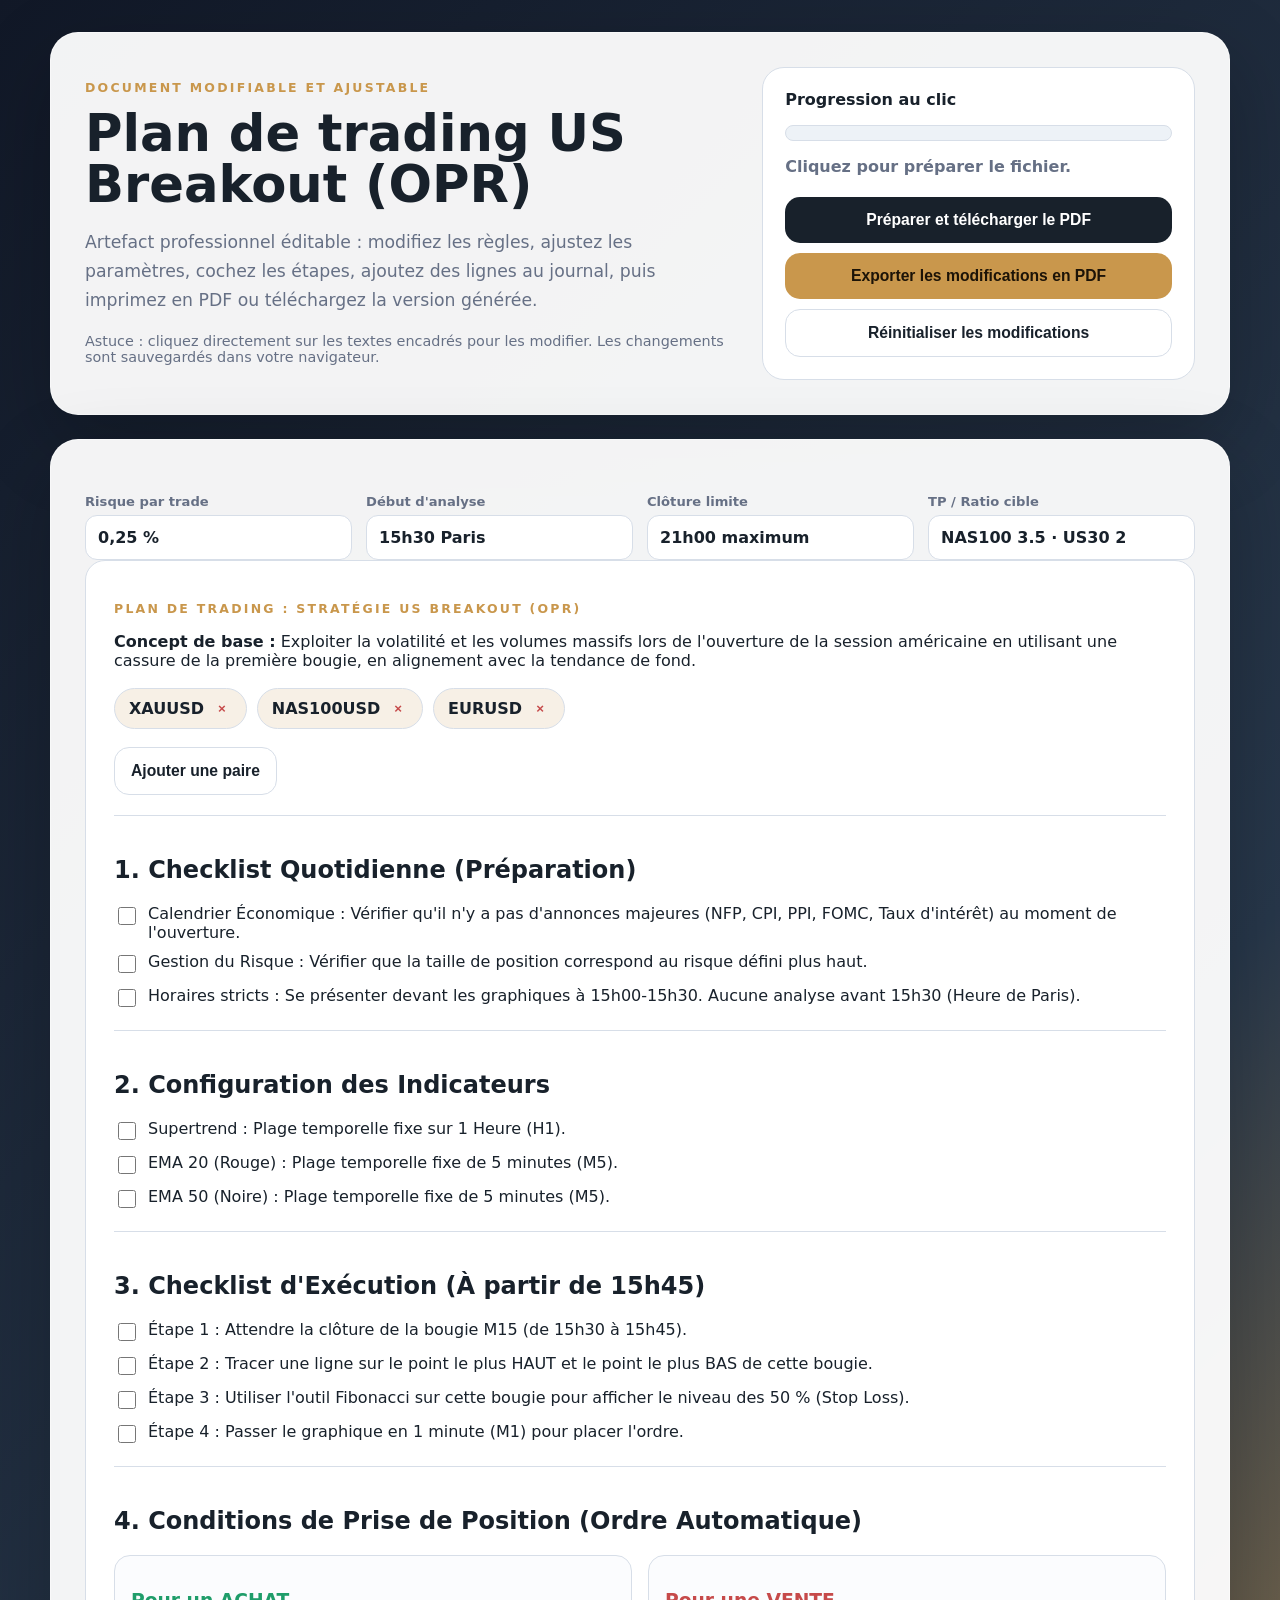
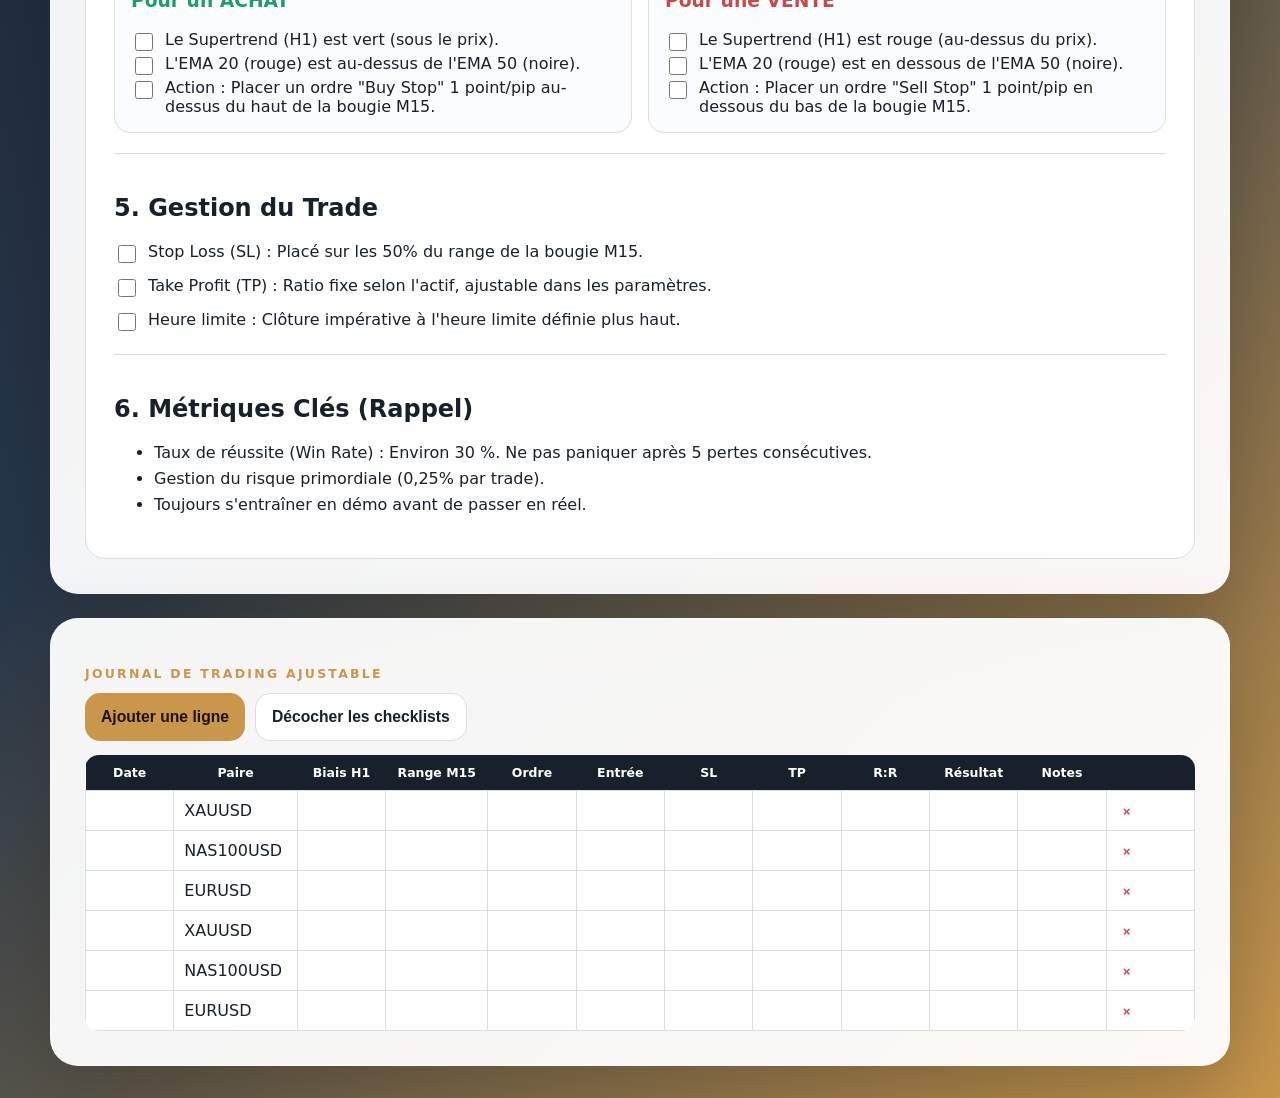
==== trading-plan/index.html @ 15ff279f "Make trading plan artifact editable" ====
<!doctype html>
<html lang="fr">
<head>
  <meta charset="utf-8">
  <meta name="viewport" content="width=device-width, initial-scale=1">
  <title>Artefact éditable — Plan de trading US Breakout (OPR)</title>
  <style>
    :root{--ink:#18212b;--muted:#667085;--gold:#c9974c;--cream:#f7f0e6;--line:#d7dee8;--green:#1f9d6a;--red:#c64a4a;--paper:#fff}*{box-sizing:border-box}body{margin:0;background:linear-gradient(135deg,#111827,#27374a 55%,#c9974c);font-family:Inter,Segoe UI,system-ui,sans-serif;color:var(--ink)}.shell{width:min(1180px,calc(100% - 32px));margin:32px auto}.hero,.editor,.journal{background:rgba(255,255,255,.95);border:1px solid rgba(255,255,255,.5);border-radius:28px;box-shadow:0 28px 80px rgba(0,0,0,.22);padding:34px;margin-bottom:24px}.hero{display:grid;grid-template-columns:1.2fr .8fr;gap:28px;align-items:center}.eyebrow{letter-spacing:.18em;text-transform:uppercase;color:var(--gold);font-weight:800;font-size:.78rem}h1{font-size:clamp(2rem,4vw,3.8rem);line-height:1;margin:.25em 0}.lead{font-size:1.08rem;line-height:1.7;color:var(--muted)}.controls{background:#fff;border:1px solid var(--line);border-radius:22px;padding:22px}.progress{height:16px;background:#edf2f7;border-radius:999px;overflow:hidden;border:1px solid var(--line);margin:16px 0 10px}.bar{height:100%;width:0;background:linear-gradient(90deg,var(--gold),var(--green));transition:width .35s ease}.status{font-weight:800;color:var(--muted);min-height:24px}.actions{display:grid;gap:10px}.btn{border:0;border-radius:15px;background:var(--ink);color:white;font-weight:900;font-size:.98rem;padding:14px 16px;cursor:pointer;transition:transform .18s,box-shadow .18s}.btn:hover{transform:translateY(-2px);box-shadow:0 16px 28px rgba(24,33,43,.22)}.btn.secondary{background:var(--gold);color:#1c1307}.btn.ghost{background:#fff;color:var(--ink);border:1px solid var(--line)}.btn.ready{background:var(--green)}.settings{display:grid;grid-template-columns:repeat(4,1fr);gap:14px;margin-top:20px}.field label{display:block;color:var(--muted);font-size:.82rem;font-weight:800;margin-bottom:6px}.field input{width:100%;border:1px solid var(--line);border-radius:12px;padding:12px;font:inherit;font-weight:800;color:var(--ink)}.paper{background:var(--paper);border:1px solid var(--line);border-radius:20px;padding:28px}.editable{outline:2px dashed transparent;border-radius:8px}.editable:hover,.editable:focus{outline-color:rgba(201,151,76,.55);background:#fff9ef}.pairs{display:flex;gap:10px;flex-wrap:wrap;margin:18px 0}.pair{display:inline-flex;align-items:center;gap:8px;padding:10px 14px;border-radius:999px;background:var(--cream);border:1px solid var(--line);font-weight:900}.pair button,.row-remove{border:0;background:transparent;color:var(--red);font-weight:900;cursor:pointer}.section{border-top:1px solid var(--line);padding-top:20px;margin-top:20px}.checklist{display:grid;gap:10px}.check{display:grid;grid-template-columns:24px 1fr;gap:10px;align-items:start}.check input{width:18px;height:18px;accent-color:var(--gold);margin-top:3px}.trade-grid{display:grid;grid-template-columns:1fr 1fr;gap:16px}.box{border:1px solid var(--line);border-radius:16px;padding:16px;background:#fbfcfe}.buy h3{color:var(--green)}.sell h3{color:var(--red)}.metrics li{margin:.45rem 0}.journal-tools{display:flex;gap:10px;flex-wrap:wrap;margin-bottom:14px}table{width:100%;border-collapse:collapse;background:white;border-radius:14px;overflow:hidden}th{background:var(--ink);color:white;font-size:.78rem;padding:10px}td{border:1px solid var(--line);padding:10px;min-width:85px}td[contenteditable="true"]{background:#fff}.hint{color:var(--muted);font-size:.9rem}@media(max-width:820px){.hero,.trade-grid,.settings{grid-template-columns:1fr}.shell{width:min(100% - 20px,1180px)}.hero,.editor,.journal{padding:22px}}@media print{body{background:white}.controls,.journal-tools,.row-remove,.pair button,.hint{display:none}.shell{width:100%;margin:0}.hero,.editor,.journal{box-shadow:none;border:0;margin:0;border-radius:0}.hero{display:block}.editable{outline:0}.paper{border:0;padding:0}}
  </style>
</head>
<body>
  <main class="shell">
    <section class="hero">
      <div>
        <p class="eyebrow">Document modifiable et ajustable</p>
        <h1 class="editable" contenteditable="true" data-save="title">Plan de trading US Breakout (OPR)</h1>
        <p class="lead editable" contenteditable="true" data-save="intro">Artefact professionnel éditable : modifiez les règles, ajustez les paramètres, cochez les étapes, ajoutez des lignes au journal, puis imprimez en PDF ou téléchargez la version générée.</p>
        <p class="hint">Astuce : cliquez directement sur les textes encadrés pour les modifier. Les changements sont sauvegardés dans votre navigateur.</p>
      </div>
      <aside class="controls" aria-label="Téléchargement avec progression">
        <strong>Progression au clic</strong>
        <div class="progress" aria-hidden="true"><div class="bar" id="bar"></div></div>
        <p class="status" id="status">Cliquez pour préparer le fichier.</p>
        <div class="actions">
          <button class="btn" id="download" type="button">Préparer et télécharger le PDF</button>
          <button class="btn secondary" id="print" type="button">Exporter les modifications en PDF</button>
          <button class="btn ghost" id="reset" type="button">Réinitialiser les modifications</button>
        </div>
      </aside>
    </section>

    <section class="editor">
      <div class="settings" aria-label="Paramètres ajustables">
        <div class="field"><label for="risk">Risque par trade</label><input id="risk" data-save="risk" value="0,25 %"></div>
        <div class="field"><label for="start">Début d'analyse</label><input id="start" data-save="start" value="15h30 Paris"></div>
        <div class="field"><label for="close">Clôture limite</label><input id="close" data-save="close" value="21h00 maximum"></div>
        <div class="field"><label for="tp">TP / Ratio cible</label><input id="tp" data-save="tp" value="NAS100 3.5 · US30 2"></div>
      </div>
      <article class="paper" id="document">
        <p class="eyebrow">PLAN DE TRADING : Stratégie US Breakout (OPR)</p>
        <p class="editable" contenteditable="true" data-save="concept"><strong>Concept de base :</strong> Exploiter la volatilité et les volumes massifs lors de l'ouverture de la session américaine en utilisant une cassure de la première bougie, en alignement avec la tendance de fond.</p>
        <div class="pairs" id="pairs"><span class="pair" contenteditable="true">XAUUSD <button type="button" aria-label="Supprimer">×</button></span><span class="pair" contenteditable="true">NAS100USD <button type="button" aria-label="Supprimer">×</button></span><span class="pair" contenteditable="true">EURUSD <button type="button" aria-label="Supprimer">×</button></span></div>
        <button class="btn ghost" id="addPair" type="button">Ajouter une paire</button>

        <section class="section"><h2 class="editable" contenteditable="true">1. Checklist Quotidienne (Préparation)</h2><div class="checklist"><label class="check"><input type="checkbox"><span class="editable" contenteditable="true">Calendrier Économique : Vérifier qu'il n'y a pas d'annonces majeures (NFP, CPI, PPI, FOMC, Taux d'intérêt) au moment de l'ouverture.</span></label><label class="check"><input type="checkbox"><span class="editable" contenteditable="true">Gestion du Risque : Vérifier que la taille de position correspond au risque défini plus haut.</span></label><label class="check"><input type="checkbox"><span class="editable" contenteditable="true">Horaires stricts : Se présenter devant les graphiques à 15h00-15h30. Aucune analyse avant 15h30 (Heure de Paris).</span></label></div></section>
        <section class="section"><h2 class="editable" contenteditable="true">2. Configuration des Indicateurs</h2><div class="checklist"><label class="check"><input type="checkbox"><span class="editable" contenteditable="true">Supertrend : Plage temporelle fixe sur 1 Heure (H1).</span></label><label class="check"><input type="checkbox"><span class="editable" contenteditable="true">EMA 20 (Rouge) : Plage temporelle fixe de 5 minutes (M5).</span></label><label class="check"><input type="checkbox"><span class="editable" contenteditable="true">EMA 50 (Noire) : Plage temporelle fixe de 5 minutes (M5).</span></label></div></section>
        <section class="section"><h2 class="editable" contenteditable="true">3. Checklist d'Exécution (À partir de 15h45)</h2><div class="checklist"><label class="check"><input type="checkbox"><span class="editable" contenteditable="true">Étape 1 : Attendre la clôture de la bougie M15 (de 15h30 à 15h45).</span></label><label class="check"><input type="checkbox"><span class="editable" contenteditable="true">Étape 2 : Tracer une ligne sur le point le plus HAUT et le point le plus BAS de cette bougie.</span></label><label class="check"><input type="checkbox"><span class="editable" contenteditable="true">Étape 3 : Utiliser l'outil Fibonacci sur cette bougie pour afficher le niveau des 50 % (Stop Loss).</span></label><label class="check"><input type="checkbox"><span class="editable" contenteditable="true">Étape 4 : Passer le graphique en 1 minute (M1) pour placer l'ordre.</span></label></div></section>
        <section class="section"><h2 class="editable" contenteditable="true">4. Conditions de Prise de Position (Ordre Automatique)</h2><div class="trade-grid"><div class="box buy"><h3>Pour un ACHAT</h3><label class="check"><input type="checkbox"><span class="editable" contenteditable="true">Le Supertrend (H1) est vert (sous le prix).</span></label><label class="check"><input type="checkbox"><span class="editable" contenteditable="true">L'EMA 20 (rouge) est au-dessus de l'EMA 50 (noire).</span></label><label class="check"><input type="checkbox"><span class="editable" contenteditable="true">Action : Placer un ordre "Buy Stop" 1 point/pip au-dessus du haut de la bougie M15.</span></label></div><div class="box sell"><h3>Pour une VENTE</h3><label class="check"><input type="checkbox"><span class="editable" contenteditable="true">Le Supertrend (H1) est rouge (au-dessus du prix).</span></label><label class="check"><input type="checkbox"><span class="editable" contenteditable="true">L'EMA 20 (rouge) est en dessous de l'EMA 50 (noire).</span></label><label class="check"><input type="checkbox"><span class="editable" contenteditable="true">Action : Placer un ordre "Sell Stop" 1 point/pip en dessous du bas de la bougie M15.</span></label></div></div></section>
        <section class="section"><h2 class="editable" contenteditable="true">5. Gestion du Trade</h2><div class="checklist"><label class="check"><input type="checkbox"><span class="editable" contenteditable="true">Stop Loss (SL) : Placé sur les 50% du range de la bougie M15.</span></label><label class="check"><input type="checkbox"><span class="editable" contenteditable="true">Take Profit (TP) : Ratio fixe selon l'actif, ajustable dans les paramètres.</span></label><label class="check"><input type="checkbox"><span class="editable" contenteditable="true">Heure limite : Clôture impérative à l'heure limite définie plus haut.</span></label></div></section>
        <section class="section"><h2 class="editable" contenteditable="true">6. Métriques Clés (Rappel)</h2><ul class="metrics"><li class="editable" contenteditable="true">Taux de réussite (Win Rate) : Environ 30 %. Ne pas paniquer après 5 pertes consécutives.</li><li class="editable" contenteditable="true">Gestion du risque primordiale (0,25% par trade).</li><li class="editable" contenteditable="true">Toujours s'entraîner en démo avant de passer en réel.</li></ul></section>
      </article>
    </section>

    <section class="journal">
      <p class="eyebrow">Journal de trading ajustable</p>
      <div class="journal-tools"><button class="btn secondary" id="addRow" type="button">Ajouter une ligne</button><button class="btn ghost" id="clearChecks" type="button">Décocher les checklists</button></div>
      <table id="journal"><thead><tr><th>Date</th><th>Paire</th><th>Biais H1</th><th>Range M15</th><th>Ordre</th><th>Entrée</th><th>SL</th><th>TP</th><th>R:R</th><th>Résultat</th><th>Notes</th><th></th></tr></thead><tbody></tbody></table>
    </section>
  </main>

  <script>
    const storageKey = 'oprEditablePlanV2';
    const steps = ['Vérification des checklists…','Synchronisation des paramètres…','Ajout du journal de trading…','Téléchargement prêt.'];
    const bar = document.getElementById('bar');
    const status = document.getElementById('status');
    const download = document.getElementById('download');
    let clickCount = 0;

    function serialize() {
      return {
        html: document.getElementById('document').innerHTML,
        journal: document.querySelector('#journal tbody').innerHTML,
        fields: [...document.querySelectorAll('[data-save]')].map(el => [el.dataset.save, el.value ?? el.innerHTML]),
        checks: [...document.querySelectorAll('input[type="checkbox"]')].map(el => el.checked)
      };
    }
    function save() { localStorage.setItem(storageKey, JSON.stringify(serialize())); }
    function restore() {
      const raw = localStorage.getItem(storageKey);
      if (!raw) { seedRows(); return; }
      const data = JSON.parse(raw);
      document.getElementById('document').innerHTML = data.html;
      document.querySelector('#journal tbody').innerHTML = data.journal;
      (data.fields || []).forEach(([key, value]) => { const el = document.querySelector(`[data-save="${key}"]`); if (el) 'value' in el ? el.value = value : el.innerHTML = value; });
      [...document.querySelectorAll('input[type="checkbox"]')].forEach((el, i) => { el.checked = Boolean(data.checks?.[i]); });
    }
    function addJournalRow(pair = '') {
      const row = document.createElement('tr');
      row.innerHTML = ['Date', 'Paire', 'Biais H1', 'Range M15', 'Ordre', 'Entrée', 'SL', 'TP', 'R:R', 'Résultat', 'Notes'].map((_, i) => `<td contenteditable="true">${i === 1 ? pair : ''}</td>`).join('') + '<td><button class="row-remove" type="button">×</button></td>';
      document.querySelector('#journal tbody').appendChild(row);
    }
    function seedRows() { ['XAUUSD','NAS100USD','EURUSD','XAUUSD','NAS100USD','EURUSD'].forEach(addJournalRow); }

    restore();
    document.addEventListener('input', save);
    document.addEventListener('change', save);
    document.addEventListener('click', (event) => {
      if (event.target.matches('.pair button')) { event.target.closest('.pair').remove(); save(); }
      if (event.target.matches('.row-remove')) { event.target.closest('tr').remove(); save(); }
    });
    document.getElementById('addPair').addEventListener('click', () => {
      const span = document.createElement('span');
      span.className = 'pair';
      span.contentEditable = 'true';
      span.innerHTML = 'NOUVELLEPAIRE <button type="button" aria-label="Supprimer">×</button>';
      document.getElementById('pairs').appendChild(span);
      save();
    });
    document.getElementById('addRow').addEventListener('click', () => { addJournalRow(); save(); });
    document.getElementById('clearChecks').addEventListener('click', () => { document.querySelectorAll('input[type="checkbox"]').forEach(el => el.checked = false); save(); });
    document.getElementById('print').addEventListener('click', () => window.print());
    document.getElementById('reset').addEventListener('click', () => { localStorage.removeItem(storageKey); location.reload(); });
    download.addEventListener('click', () => {
      clickCount = Math.min(clickCount + 1, steps.length);
      const percent = Math.round((clickCount / steps.length) * 100);
      bar.style.width = `${percent}%`;
      status.textContent = `${percent}% — ${steps[clickCount - 1]}`;
      if (clickCount === steps.length) {
        download.classList.add('ready');
        const a = document.createElement('a');
        a.href = 'artifacts/plan-trading-us-breakout-opr.pdf';
        a.download = 'plan-trading-us-breakout-opr.pdf';
        a.click();
        clickCount = 0;
        setTimeout(() => { bar.style.width = '0%'; status.textContent = 'Cliquez pour relancer la préparation.'; }, 1200);
      }
    });
  </script>
</body>
</html>
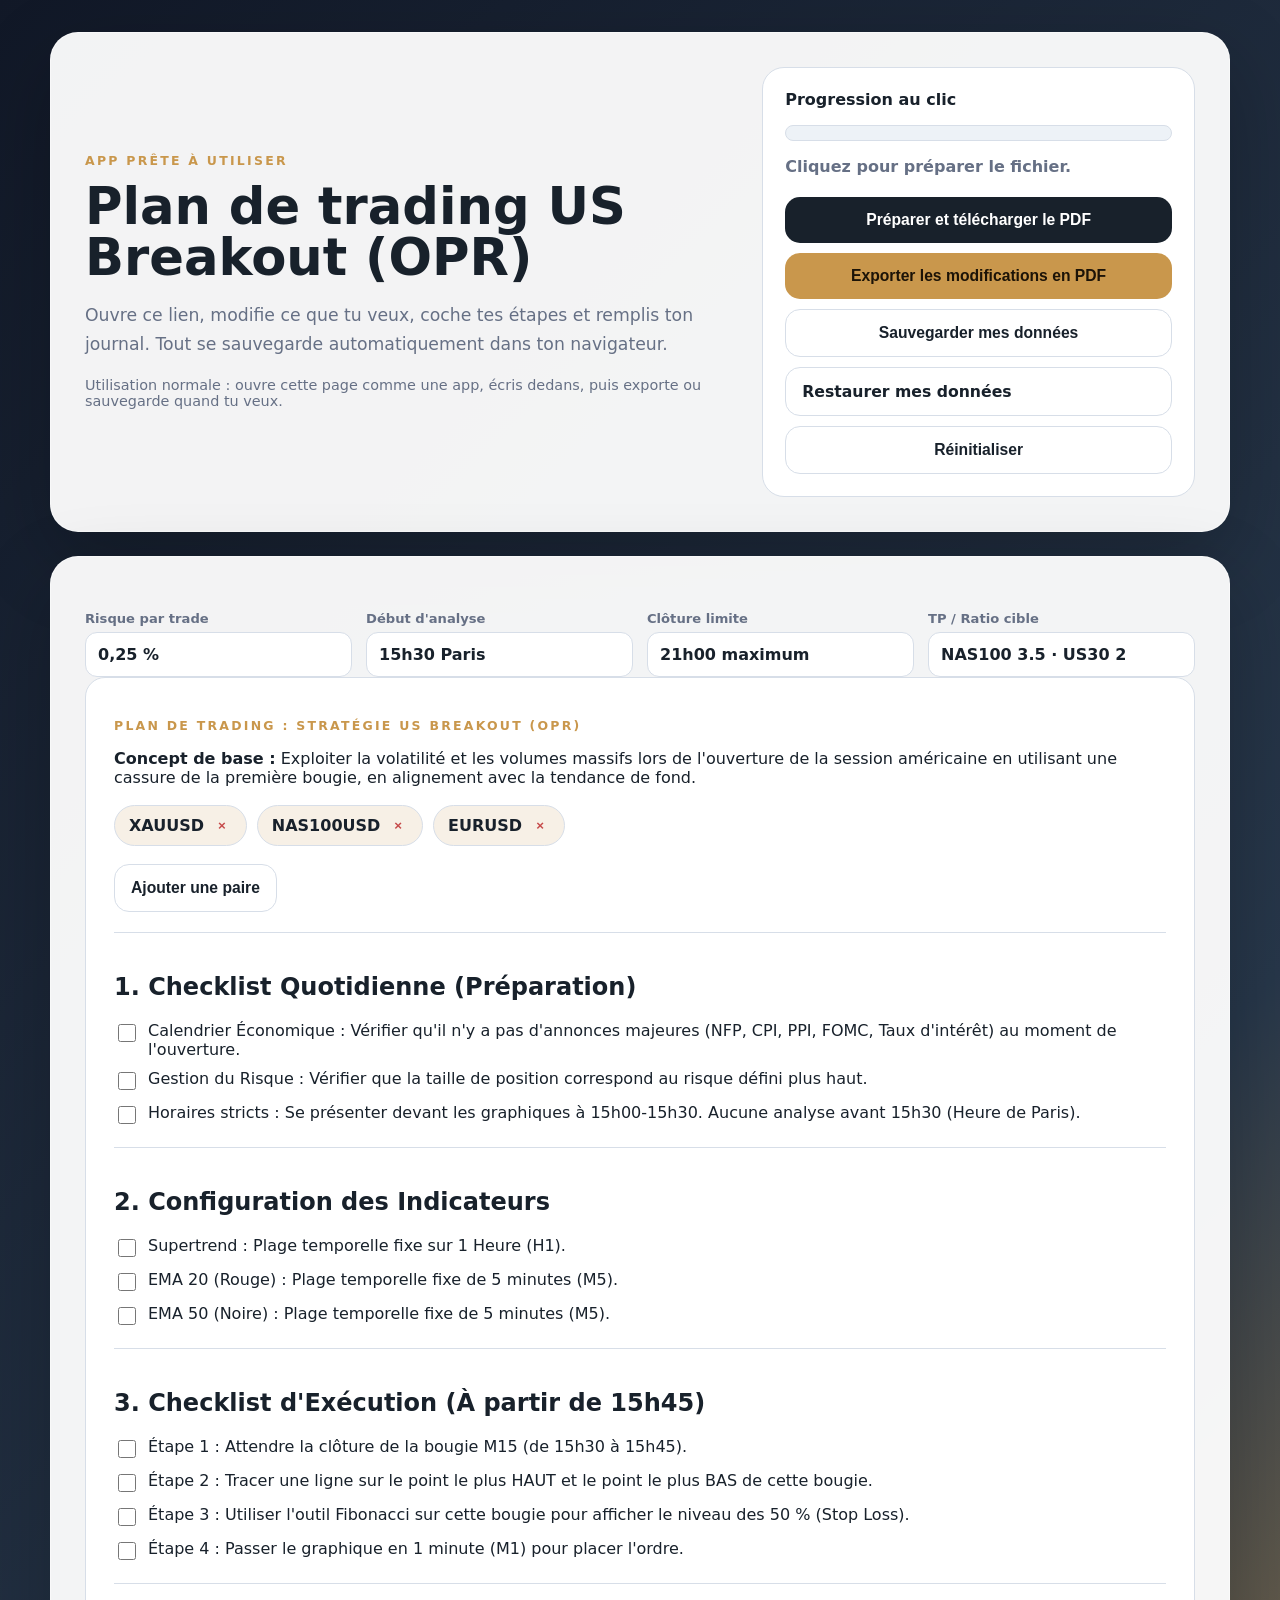
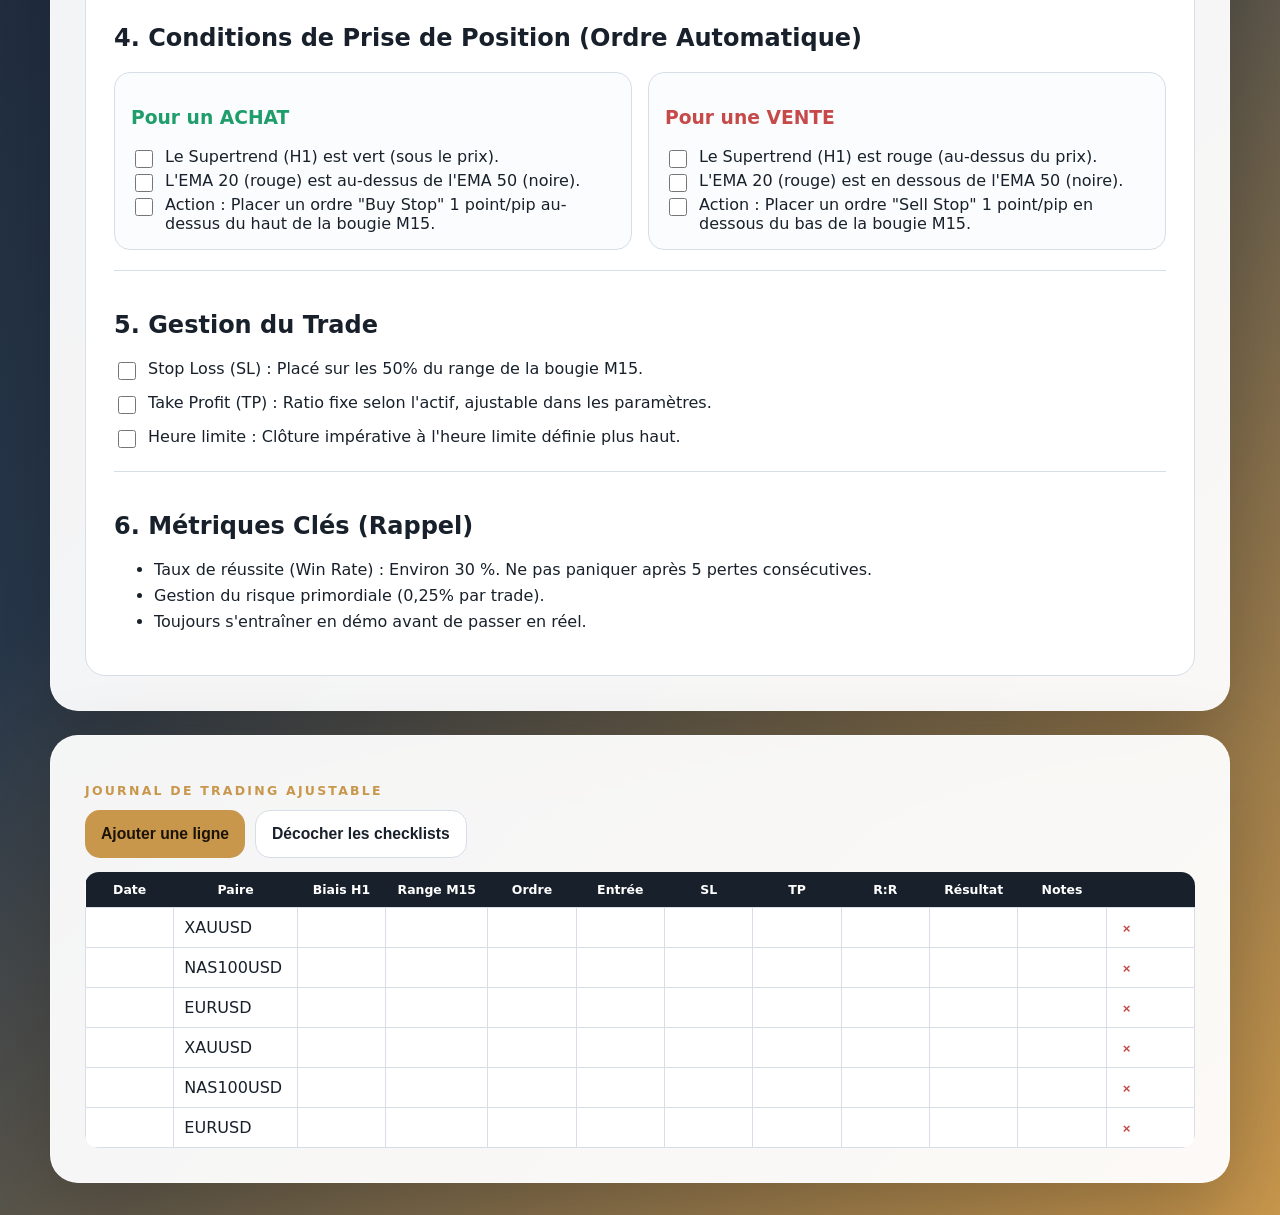
==== commit 039cbfcb: "Simplify trading plan app usage" ====
--- a/trading-plan/index.html
+++ b/trading-plan/index.html
@@ -3,7 +3,9 @@
 <head>
   <meta charset="utf-8">
   <meta name="viewport" content="width=device-width, initial-scale=1">
-  <title>Artefact éditable — Plan de trading US Breakout (OPR)</title>
+  <title>App Trading Plan — US Breakout (OPR)</title>
+  <link rel="manifest" href="manifest.webmanifest">
+  <meta name="theme-color" content="#18212b">
   <style>
     :root{--ink:#18212b;--muted:#667085;--gold:#c9974c;--cream:#f7f0e6;--line:#d7dee8;--green:#1f9d6a;--red:#c64a4a;--paper:#fff}*{box-sizing:border-box}body{margin:0;background:linear-gradient(135deg,#111827,#27374a 55%,#c9974c);font-family:Inter,Segoe UI,system-ui,sans-serif;color:var(--ink)}.shell{width:min(1180px,calc(100% - 32px));margin:32px auto}.hero,.editor,.journal{background:rgba(255,255,255,.95);border:1px solid rgba(255,255,255,.5);border-radius:28px;box-shadow:0 28px 80px rgba(0,0,0,.22);padding:34px;margin-bottom:24px}.hero{display:grid;grid-template-columns:1.2fr .8fr;gap:28px;align-items:center}.eyebrow{letter-spacing:.18em;text-transform:uppercase;color:var(--gold);font-weight:800;font-size:.78rem}h1{font-size:clamp(2rem,4vw,3.8rem);line-height:1;margin:.25em 0}.lead{font-size:1.08rem;line-height:1.7;color:var(--muted)}.controls{background:#fff;border:1px solid var(--line);border-radius:22px;padding:22px}.progress{height:16px;background:#edf2f7;border-radius:999px;overflow:hidden;border:1px solid var(--line);margin:16px 0 10px}.bar{height:100%;width:0;background:linear-gradient(90deg,var(--gold),var(--green));transition:width .35s ease}.status{font-weight:800;color:var(--muted);min-height:24px}.actions{display:grid;gap:10px}.btn{border:0;border-radius:15px;background:var(--ink);color:white;font-weight:900;font-size:.98rem;padding:14px 16px;cursor:pointer;transition:transform .18s,box-shadow .18s}.btn:hover{transform:translateY(-2px);box-shadow:0 16px 28px rgba(24,33,43,.22)}.btn.secondary{background:var(--gold);color:#1c1307}.btn.ghost{background:#fff;color:var(--ink);border:1px solid var(--line)}.btn.ready{background:var(--green)}.settings{display:grid;grid-template-columns:repeat(4,1fr);gap:14px;margin-top:20px}.field label{display:block;color:var(--muted);font-size:.82rem;font-weight:800;margin-bottom:6px}.field input{width:100%;border:1px solid var(--line);border-radius:12px;padding:12px;font:inherit;font-weight:800;color:var(--ink)}.paper{background:var(--paper);border:1px solid var(--line);border-radius:20px;padding:28px}.editable{outline:2px dashed transparent;border-radius:8px}.editable:hover,.editable:focus{outline-color:rgba(201,151,76,.55);background:#fff9ef}.pairs{display:flex;gap:10px;flex-wrap:wrap;margin:18px 0}.pair{display:inline-flex;align-items:center;gap:8px;padding:10px 14px;border-radius:999px;background:var(--cream);border:1px solid var(--line);font-weight:900}.pair button,.row-remove{border:0;background:transparent;color:var(--red);font-weight:900;cursor:pointer}.section{border-top:1px solid var(--line);padding-top:20px;margin-top:20px}.checklist{display:grid;gap:10px}.check{display:grid;grid-template-columns:24px 1fr;gap:10px;align-items:start}.check input{width:18px;height:18px;accent-color:var(--gold);margin-top:3px}.trade-grid{display:grid;grid-template-columns:1fr 1fr;gap:16px}.box{border:1px solid var(--line);border-radius:16px;padding:16px;background:#fbfcfe}.buy h3{color:var(--green)}.sell h3{color:var(--red)}.metrics li{margin:.45rem 0}.journal-tools{display:flex;gap:10px;flex-wrap:wrap;margin-bottom:14px}table{width:100%;border-collapse:collapse;background:white;border-radius:14px;overflow:hidden}th{background:var(--ink);color:white;font-size:.78rem;padding:10px}td{border:1px solid var(--line);padding:10px;min-width:85px}td[contenteditable="true"]{background:#fff}.hint{color:var(--muted);font-size:.9rem}@media(max-width:820px){.hero,.trade-grid,.settings{grid-template-columns:1fr}.shell{width:min(100% - 20px,1180px)}.hero,.editor,.journal{padding:22px}}@media print{body{background:white}.controls,.journal-tools,.row-remove,.pair button,.hint{display:none}.shell{width:100%;margin:0}.hero,.editor,.journal{box-shadow:none;border:0;margin:0;border-radius:0}.hero{display:block}.editable{outline:0}.paper{border:0;padding:0}}
   </style>
@@ -12,10 +14,10 @@
   <main class="shell">
     <section class="hero">
       <div>
-        <p class="eyebrow">Document modifiable et ajustable</p>
+        <p class="eyebrow">App prête à utiliser</p>
         <h1 class="editable" contenteditable="true" data-save="title">Plan de trading US Breakout (OPR)</h1>
-        <p class="lead editable" contenteditable="true" data-save="intro">Artefact professionnel éditable : modifiez les règles, ajustez les paramètres, cochez les étapes, ajoutez des lignes au journal, puis imprimez en PDF ou téléchargez la version générée.</p>
-        <p class="hint">Astuce : cliquez directement sur les textes encadrés pour les modifier. Les changements sont sauvegardés dans votre navigateur.</p>
+        <p class="lead editable" contenteditable="true" data-save="intro">Ouvre ce lien, modifie ce que tu veux, coche tes étapes et remplis ton journal. Tout se sauvegarde automatiquement dans ton navigateur.</p>
+        <p class="hint">Utilisation normale : ouvre cette page comme une app, écris dedans, puis exporte ou sauvegarde quand tu veux.</p>
       </div>
       <aside class="controls" aria-label="Téléchargement avec progression">
         <strong>Progression au clic</strong>
@@ -24,7 +26,11 @@
         <div class="actions">
           <button class="btn" id="download" type="button">Préparer et télécharger le PDF</button>
           <button class="btn secondary" id="print" type="button">Exporter les modifications en PDF</button>
-          <button class="btn ghost" id="reset" type="button">Réinitialiser les modifications</button>
+          <button class="btn ghost" id="install" type="button" hidden>Installer l'app</button>
+          <button class="btn ghost" id="saveFile" type="button">Sauvegarder mes données</button>
+          <label class="btn ghost" for="loadFile">Restaurer mes données</label>
+          <input id="loadFile" type="file" accept="application/json" hidden>
+          <button class="btn ghost" id="reset" type="button">Réinitialiser</button>
         </div>
       </aside>
     </section>
@@ -64,7 +70,9 @@
     const bar = document.getElementById('bar');
     const status = document.getElementById('status');
     const download = document.getElementById('download');
+    const installButton = document.getElementById('install');
     let clickCount = 0;
+    let deferredInstallPrompt = null;
 
     function serialize() {
       return {
@@ -92,6 +100,8 @@
     function seedRows() { ['XAUUSD','NAS100USD','EURUSD','XAUUSD','NAS100USD','EURUSD'].forEach(addJournalRow); }
 
     restore();
+    if ('serviceWorker' in navigator) { navigator.serviceWorker.register('sw.js'); }
+    window.addEventListener('beforeinstallprompt', (event) => { event.preventDefault(); deferredInstallPrompt = event; installButton.hidden = false; });
     document.addEventListener('input', save);
     document.addEventListener('change', save);
     document.addEventListener('click', (event) => {
@@ -109,6 +119,9 @@
     document.getElementById('addRow').addEventListener('click', () => { addJournalRow(); save(); });
     document.getElementById('clearChecks').addEventListener('click', () => { document.querySelectorAll('input[type="checkbox"]').forEach(el => el.checked = false); save(); });
     document.getElementById('print').addEventListener('click', () => window.print());
+    installButton.addEventListener('click', async () => { if (!deferredInstallPrompt) return; deferredInstallPrompt.prompt(); await deferredInstallPrompt.userChoice; deferredInstallPrompt = null; installButton.hidden = true; });
+    document.getElementById('saveFile').addEventListener('click', () => { const blob = new Blob([JSON.stringify(serialize(), null, 2)], {type: 'application/json'}); const a = document.createElement('a'); a.href = URL.createObjectURL(blob); a.download = 'mon-plan-trading-opr.json'; a.click(); URL.revokeObjectURL(a.href); });
+    document.getElementById('loadFile').addEventListener('change', async (event) => { const file = event.target.files[0]; if (!file) return; localStorage.setItem(storageKey, await file.text()); location.reload(); });
     document.getElementById('reset').addEventListener('click', () => { localStorage.removeItem(storageKey); location.reload(); });
     download.addEventListener('click', () => {
       clickCount = Math.min(clickCount + 1, steps.length);
